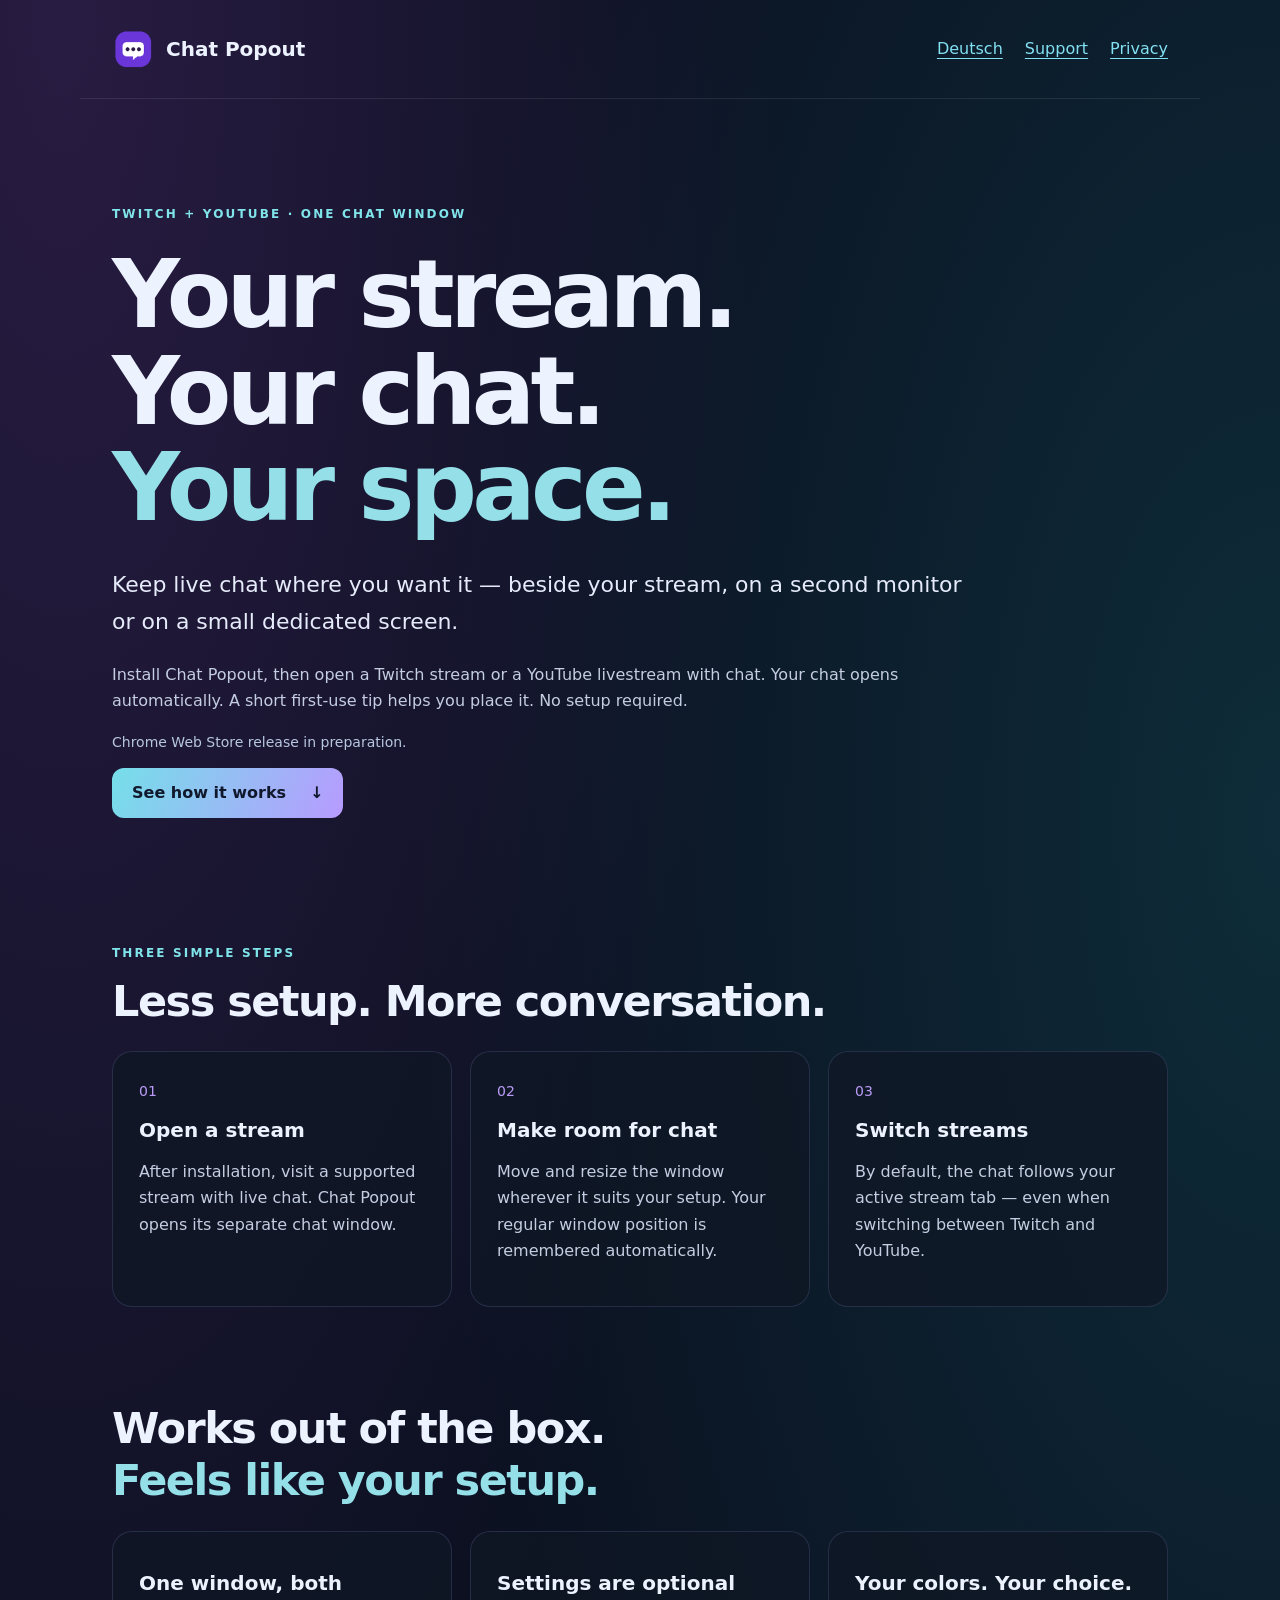
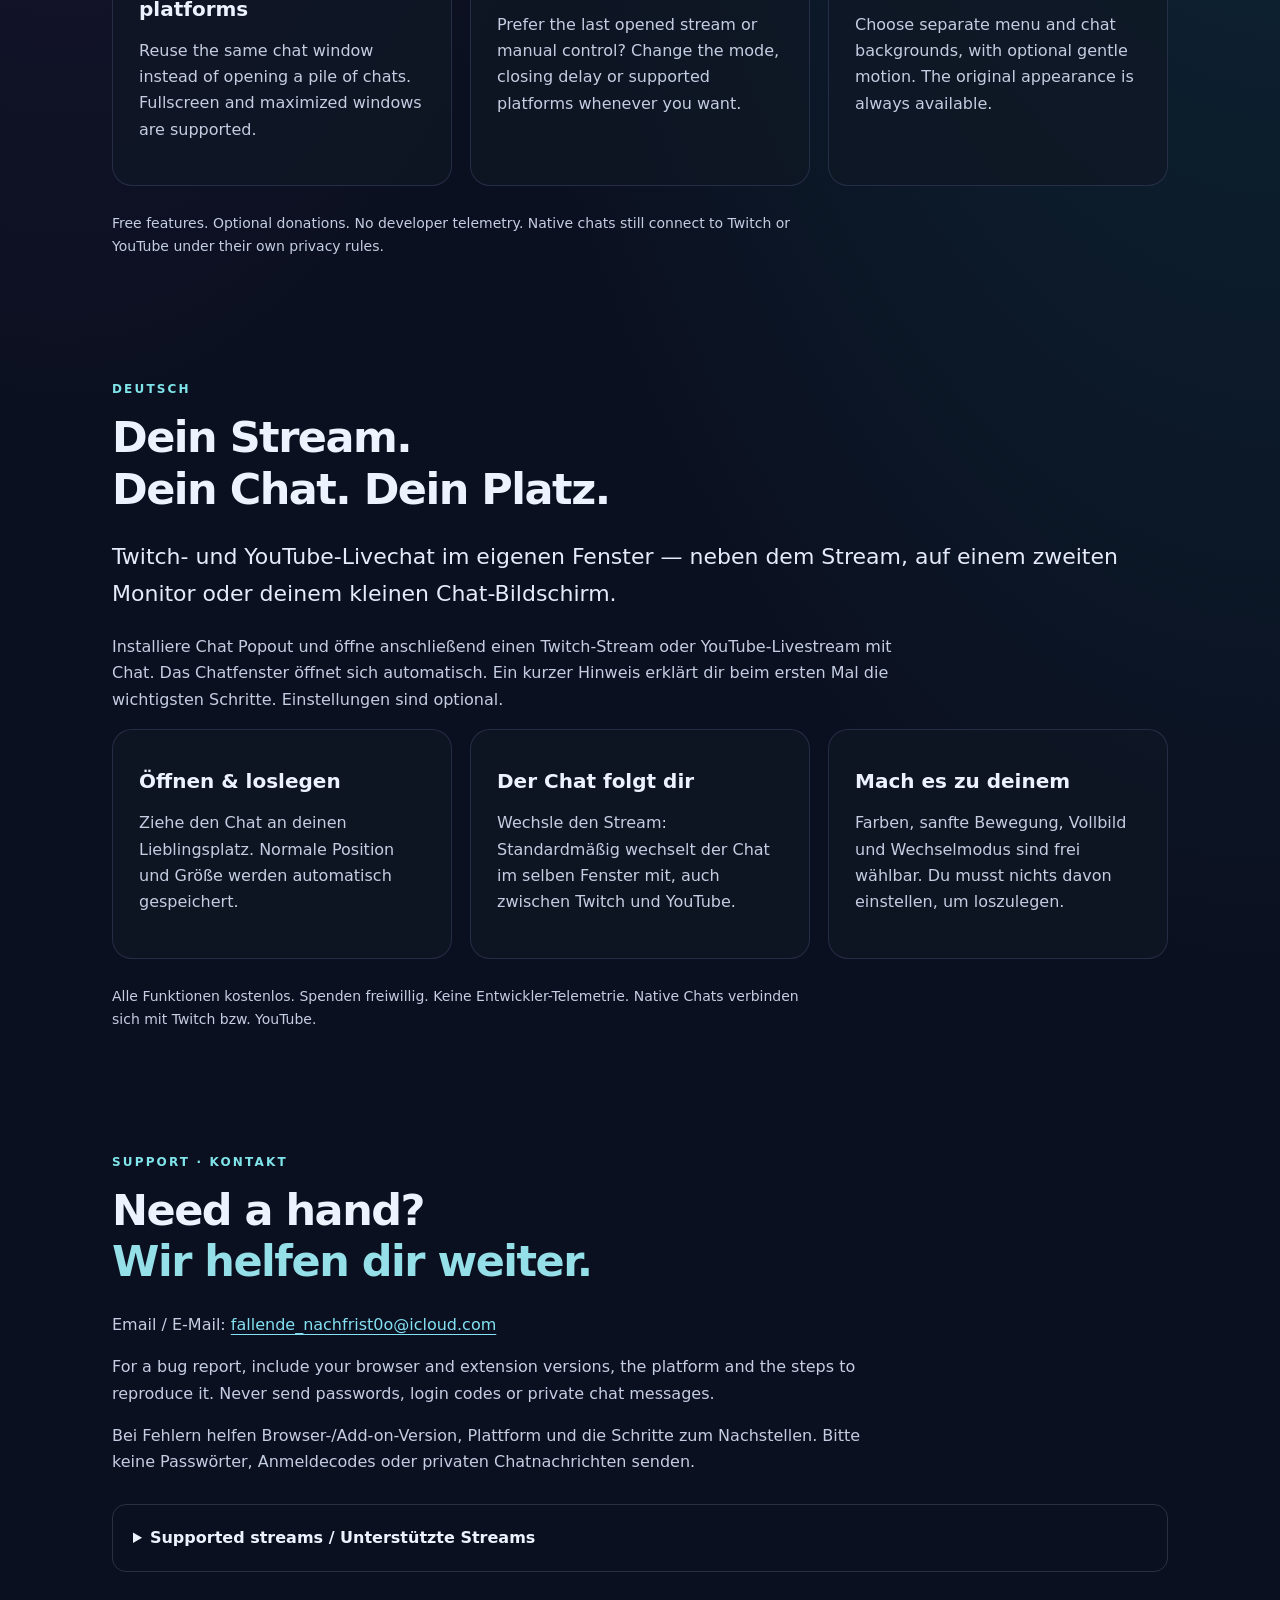
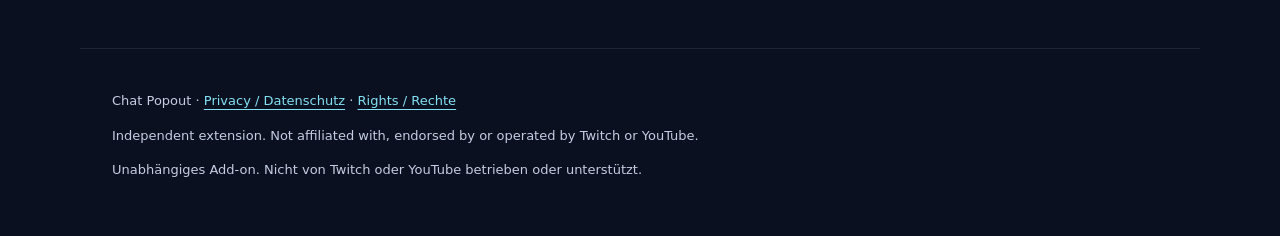
==== index.html @ 44291d4a "Publish product information and bilingual privacy notice" ====
<!doctype html>
<html lang="en">
<head><meta charset="utf-8"><meta name="viewport" content="width=device-width,initial-scale=1"><meta name="description" content="Chat Popout puts Twitch and YouTube live chat in its own window. Open a stream, place your chat and enjoy automatic switching. Settings are optional."><title>Chat Popout — Twitch &amp; YouTube live chat, your way</title><link rel="icon" href="icon.png"><link rel="stylesheet" href="style.css"><link rel="canonical" href="https://chris11225.github.io/chat-popout-site/"></head>
<body><header><a class="brand" href="./"><img src="icon.png" width="42" height="42" alt="">Chat Popout</a><nav aria-label="Navigation"><a href="#de" lang="de">Deutsch</a><a href="#support">Support</a><a href="privacy.html">Privacy</a></nav></header>
<main><section class="hero"><p class="eyebrow">TWITCH + YOUTUBE · ONE CHAT WINDOW</p><h1>Your stream.<br>Your chat.<br><span>Your space.</span></h1><p class="lead">Keep live chat where you want it — beside your stream, on a second monitor or on a small dedicated screen.</p><p>Install Chat Popout, then open a Twitch stream or a YouTube livestream with chat. Your chat opens automatically. A short first-use tip helps you place it. No setup required.</p><p class="status">Chrome Web Store release in preparation.</p><a class="button" href="#how">See how it works <span aria-hidden="true">↓</span></a></section>
<section id="how"><p class="eyebrow">THREE SIMPLE STEPS</p><h2>Less setup. More conversation.</h2><div class="grid"><article><span class="number">01</span><h3>Open a stream</h3><p>After installation, visit a supported stream with live chat. Chat Popout opens its separate chat window.</p></article><article><span class="number">02</span><h3>Make room for chat</h3><p>Move and resize the window wherever it suits your setup. Your regular window position is remembered automatically.</p></article><article><span class="number">03</span><h3>Switch streams</h3><p>By default, the chat follows your active stream tab — even when switching between Twitch and YouTube.</p></article></div></section>
<section><h2>Works out of the box.<br><span>Feels like your setup.</span></h2><div class="grid"><article><h3>One window, both platforms</h3><p>Reuse the same chat window instead of opening a pile of chats. Fullscreen and maximized windows are supported.</p></article><article><h3>Settings are optional</h3><p>Prefer the last opened stream or manual control? Change the mode, closing delay or supported platforms whenever you want.</p></article><article><h3>Your colors. Your choice.</h3><p>Choose separate menu and chat backgrounds, with optional gentle motion. The original appearance is always available.</p></article></div><p class="note">Free features. Optional donations. No developer telemetry. Native chats still connect to Twitch or YouTube under their own privacy rules.</p></section>
<section id="de" lang="de"><p class="eyebrow">DEUTSCH</p><h2>Dein Stream.<br>Dein Chat. Dein Platz.</h2><p class="lead">Twitch- und YouTube-Livechat im eigenen Fenster — neben dem Stream, auf einem zweiten Monitor oder deinem kleinen Chat-Bildschirm.</p><p>Installiere Chat Popout und öffne anschließend einen Twitch-Stream oder YouTube-Livestream mit Chat. Das Chatfenster öffnet sich automatisch. Ein kurzer Hinweis erklärt dir beim ersten Mal die wichtigsten Schritte. Einstellungen sind optional.</p><div class="grid"><article><h3>Öffnen &amp; loslegen</h3><p>Ziehe den Chat an deinen Lieblingsplatz. Normale Position und Größe werden automatisch gespeichert.</p></article><article><h3>Der Chat folgt dir</h3><p>Wechsle den Stream: Standardmäßig wechselt der Chat im selben Fenster mit, auch zwischen Twitch und YouTube.</p></article><article><h3>Mach es zu deinem</h3><p>Farben, sanfte Bewegung, Vollbild und Wechselmodus sind frei wählbar. Du musst nichts davon einstellen, um loszulegen.</p></article></div><p class="note">Alle Funktionen kostenlos. Spenden freiwillig. Keine Entwickler-Telemetrie. Native Chats verbinden sich mit Twitch bzw. YouTube.</p></section>
<section id="support"><p class="eyebrow">SUPPORT · KONTAKT</p><h2>Need a hand?<br><span>Wir helfen dir weiter.</span></h2><p>Email / E-Mail: <a href="mailto:fallende_nachfrist0o@icloud.com">fallende_nachfrist0o@icloud.com</a></p><p>For a bug report, include your browser and extension versions, the platform and the steps to reproduce it. Never send passwords, login codes or private chat messages.</p><p lang="de">Bei Fehlern helfen Browser-/Add-on-Version, Plattform und die Schritte zum Nachstellen. Bitte keine Passwörter, Anmeldecodes oder privaten Chatnachrichten senden.</p><details><summary>Supported streams / Unterstützte Streams</summary><p>YouTube: ongoing desktop livestreams with available live chat. Regular videos, replays, upcoming broadcasts and embedded players are not supported. Platform sign-in and chat restrictions still apply. This is not an always-on-top tool.</p><p lang="de">YouTube: laufende Desktop-Livestreams mit verfügbarem Livechat. Keine normalen Videos, Wiederholungen, angekündigten Streams oder eingebetteten Player. Plattform-Anmeldung und Chatbeschränkungen gelten weiterhin. Keine Immer-im-Vordergrund-Funktion.</p></details></section></main>
<footer><p>Chat Popout · <a href="privacy.html">Privacy / Datenschutz</a> · <a href="RIGHTS.txt">Rights / Rechte</a></p><p>Independent extension. Not affiliated with, endorsed by or operated by Twitch or YouTube.</p><p lang="de">Unabhängiges Add-on. Nicht von Twitch oder YouTube betrieben oder unterstützt.</p></footer></body></html>
---- style.css ----
:root{color-scheme:dark;font-family:system-ui,-apple-system,BlinkMacSystemFont,"Segoe UI",sans-serif;color:#edf2ff;background:#0b1020;line-height:1.65;scroll-behavior:smooth}*{box-sizing:border-box}body{margin:0;background:radial-gradient(ellipse at 5% 0%,#42266088,transparent 42%),radial-gradient(ellipse at 100% 24%,#12565f66,transparent 48%),#0b1020}header,main,footer{max-width:1120px;margin:auto;padding:28px 32px}header{display:flex;align-items:center;justify-content:space-between;gap:24px;border-bottom:1px solid #ffffff16}.brand{display:flex;align-items:center;gap:12px;color:inherit;font-size:20px;font-weight:750;text-decoration:none}.brand img{border-radius:12px}nav{display:flex;gap:22px;flex-wrap:wrap}a{color:#82e1f2;text-underline-offset:4px}a:hover{color:#d9b4ff}a:focus-visible,summary:focus-visible{outline:3px solid #b887ff;outline-offset:6px}section{padding:48px 0;scroll-margin-top:24px}.hero{max-width:850px;padding:66px 0}.eyebrow{font-size:12px;letter-spacing:.18em;font-weight:750;color:#80e5ea}h1{font-size:clamp(50px,8vw,94px);line-height:1.03;letter-spacing:-.05em;margin:22px 0 30px}h1 span,h2 span{color:#94dfe8}h2{font-size:clamp(28px,4vw,43px);line-height:1.2;letter-spacing:-.035em;margin:0 0 24px}h3{font-size:20px;line-height:1.3;margin:12px 0}p{max-width:78ch;color:#c4cde1}.lead{font-size:22px;color:#e6ebfb}.status{color:#b8c7e0;font-size:14px}.button{display:inline-flex;gap:24px;padding:12px 20px;border-radius:12px;background:linear-gradient(115deg,#75dfe9,#b79bff);color:#10182c;font-weight:750;text-decoration:none}.button:hover{color:#10182c;filter:brightness(1.08)}.grid{display:grid;grid-template-columns:repeat(3,1fr);gap:18px}article{padding:26px;border:1px solid #9ea4e92a;border-radius:20px;background:#101725bd}.number{font-size:14px;color:#b99bf6}.note{font-size:14px;margin-top:26px}details{padding:20px;border:1px solid #ffffff22;border-radius:14px;margin-top:28px}summary{cursor:pointer;font-weight:650}footer{font-size:13px;border-top:1px solid #ffffff16;padding-bottom:42px}.policy{max-width:880px}.policy section{padding:22px 0}.policy h1{font-size:46px}.policy h2{font-size:27px}.policy h3{font-size:20px}.policy ul{padding-left:24px;color:#c4cde1}#support a{overflow-wrap:anywhere}@media(max-width:700px){header,main,footer{padding-left:22px;padding-right:22px}header{align-items:flex-start;flex-direction:column;gap:14px}.grid{grid-template-columns:1fr}.hero{padding-top:42px}section{padding:34px 0}.lead{font-size:19px}.policy h1{font-size:36px}nav{gap:18px}}@media(prefers-reduced-motion:reduce){:root{scroll-behavior:auto}}
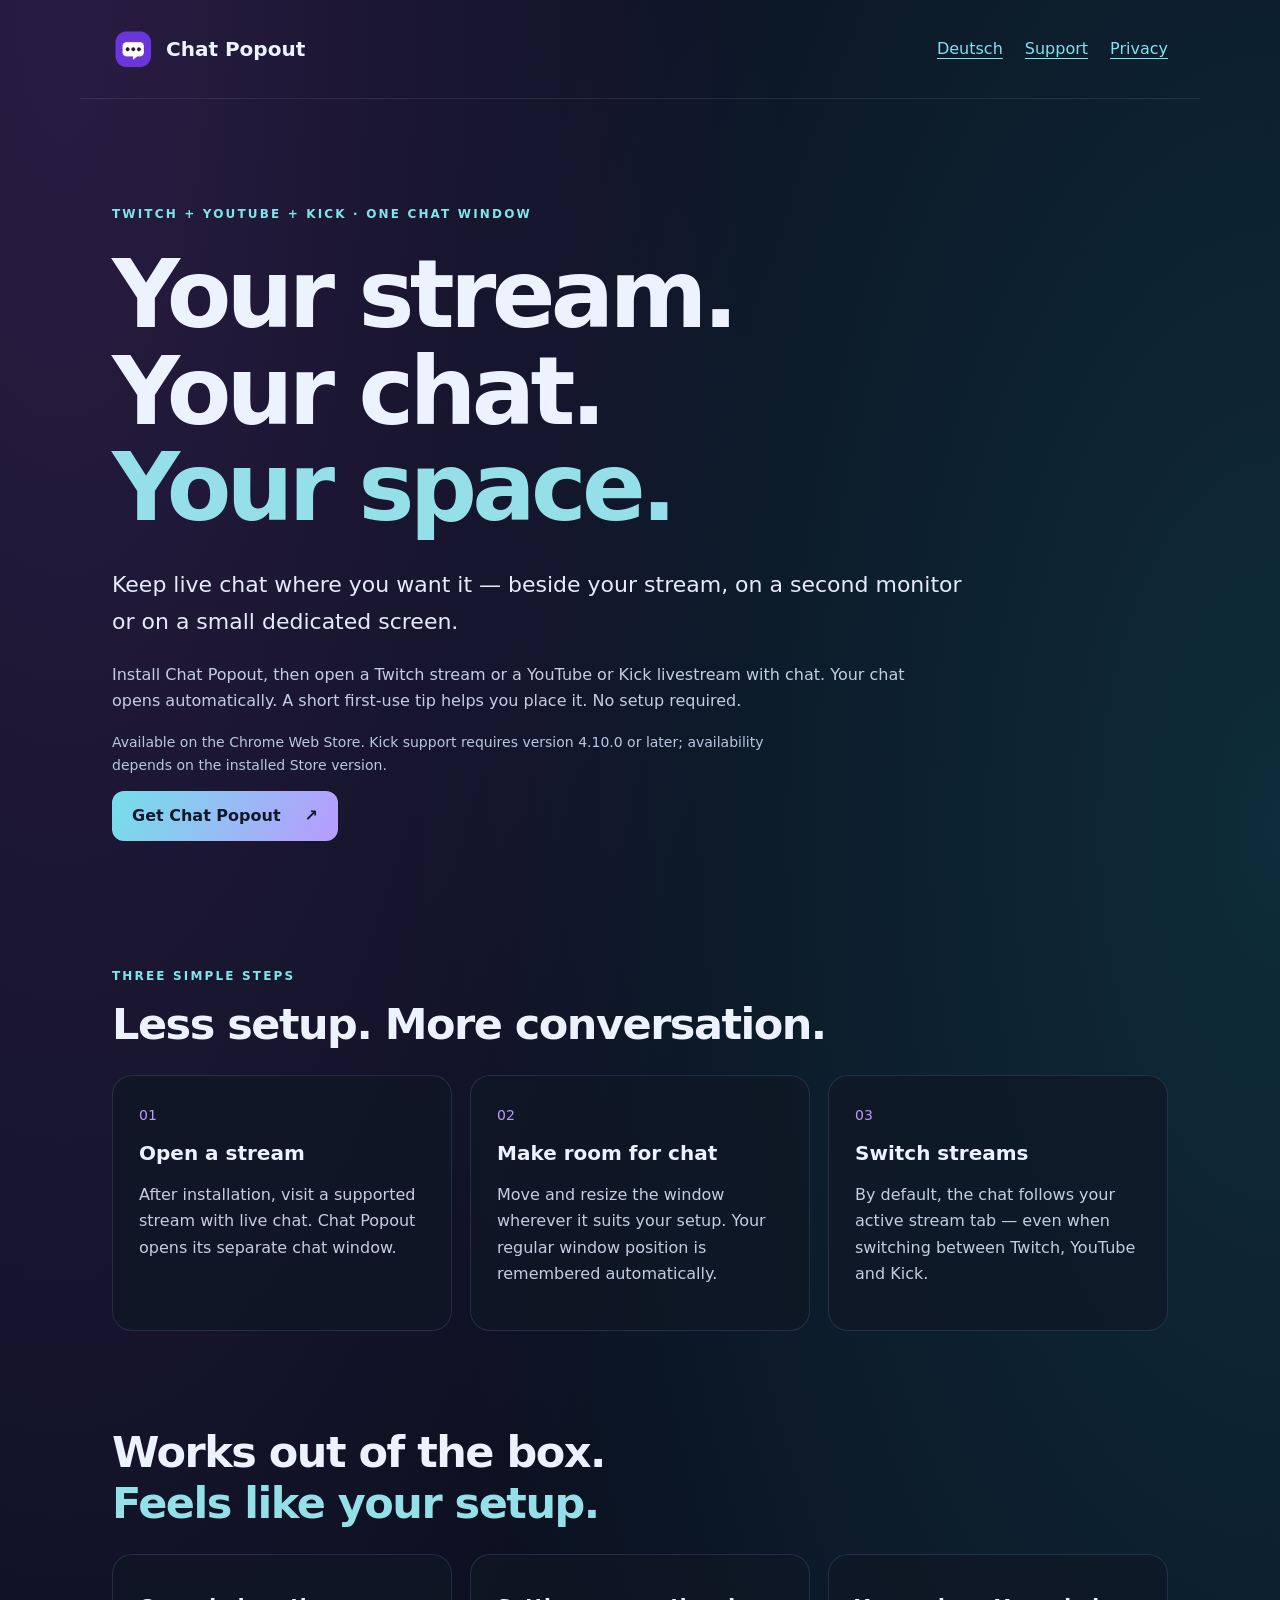
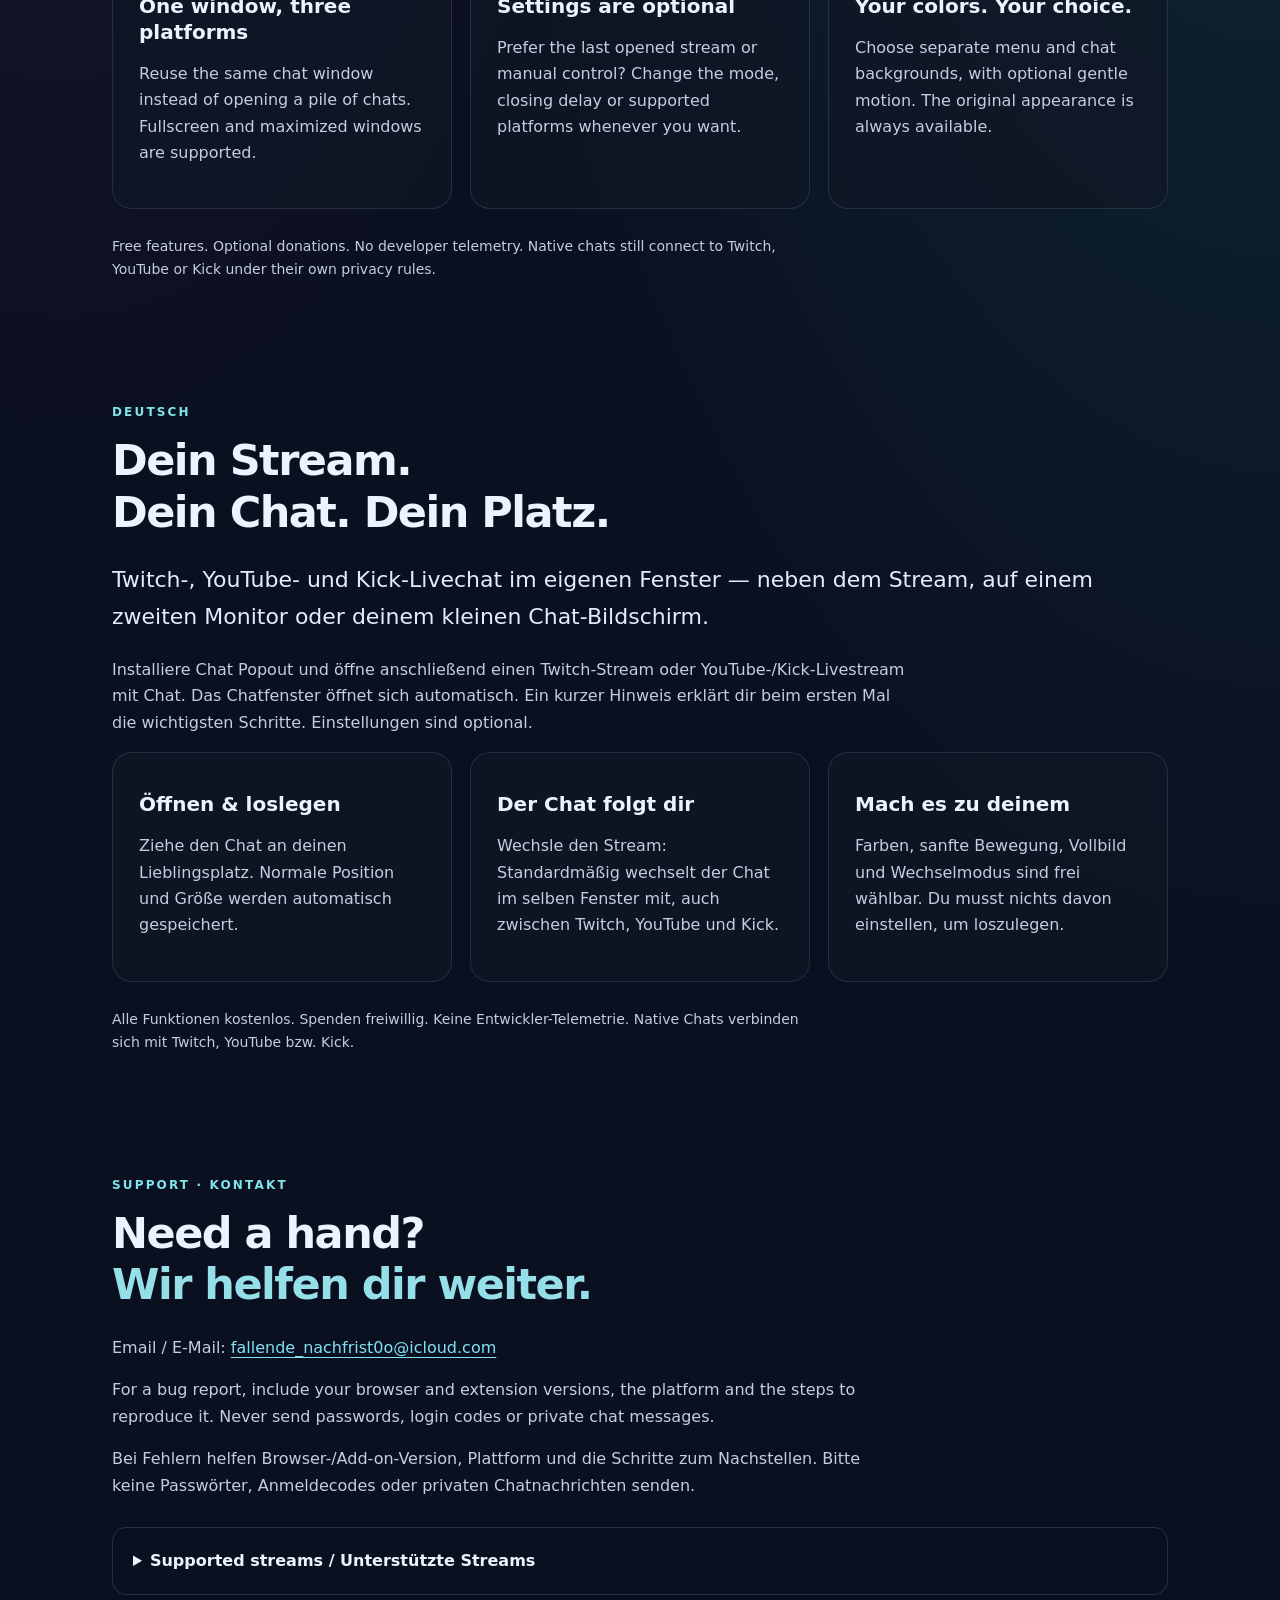
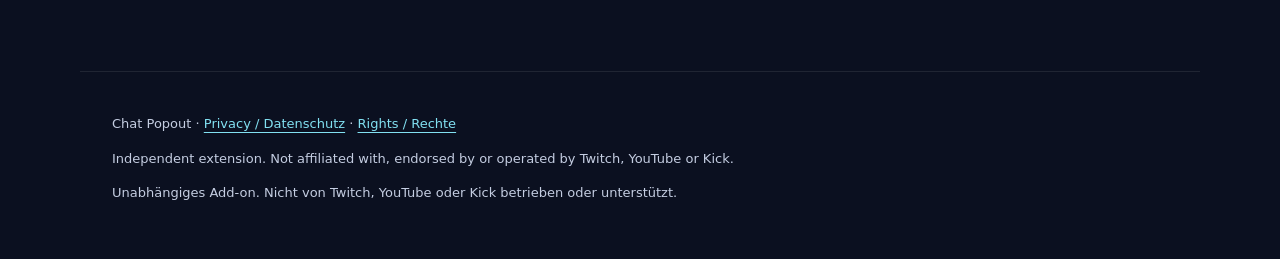
==== commit 65718fc4: "Prepare Chat Popout 4.10.3 website: three platforms, store link and privacy" ====
--- a/index.html
+++ b/index.html
@@ -1,10 +1,10 @@
 <!doctype html>
 <html lang="en">
-<head><meta charset="utf-8"><meta name="viewport" content="width=device-width,initial-scale=1"><meta name="description" content="Chat Popout puts Twitch and YouTube live chat in its own window. Open a stream, place your chat and enjoy automatic switching. Settings are optional."><title>Chat Popout — Twitch &amp; YouTube live chat, your way</title><link rel="icon" href="icon.png"><link rel="stylesheet" href="style.css"><link rel="canonical" href="https://chris11225.github.io/chat-popout-site/"></head>
+<head><meta charset="utf-8"><meta name="viewport" content="width=device-width,initial-scale=1"><meta name="robots" content="noindex, nofollow"><meta name="description" content="Chat Popout puts Twitch, YouTube and Kick live chat in its own window. Open a stream, place your chat and enjoy automatic switching. Settings are optional."><title>Chat Popout — Twitch, YouTube &amp; Kick live chat, your way</title><link rel="icon" href="icon.png"><link rel="stylesheet" href="style.css"><link rel="canonical" href="https://chris11225.github.io/chat-popout-site/"></head>
 <body><header><a class="brand" href="./"><img src="icon.png" width="42" height="42" alt="">Chat Popout</a><nav aria-label="Navigation"><a href="#de" lang="de">Deutsch</a><a href="#support">Support</a><a href="privacy.html">Privacy</a></nav></header>
-<main><section class="hero"><p class="eyebrow">TWITCH + YOUTUBE · ONE CHAT WINDOW</p><h1>Your stream.<br>Your chat.<br><span>Your space.</span></h1><p class="lead">Keep live chat where you want it — beside your stream, on a second monitor or on a small dedicated screen.</p><p>Install Chat Popout, then open a Twitch stream or a YouTube livestream with chat. Your chat opens automatically. A short first-use tip helps you place it. No setup required.</p><p class="status">Chrome Web Store release in preparation.</p><a class="button" href="#how">See how it works <span aria-hidden="true">↓</span></a></section>
-<section id="how"><p class="eyebrow">THREE SIMPLE STEPS</p><h2>Less setup. More conversation.</h2><div class="grid"><article><span class="number">01</span><h3>Open a stream</h3><p>After installation, visit a supported stream with live chat. Chat Popout opens its separate chat window.</p></article><article><span class="number">02</span><h3>Make room for chat</h3><p>Move and resize the window wherever it suits your setup. Your regular window position is remembered automatically.</p></article><article><span class="number">03</span><h3>Switch streams</h3><p>By default, the chat follows your active stream tab — even when switching between Twitch and YouTube.</p></article></div></section>
-<section><h2>Works out of the box.<br><span>Feels like your setup.</span></h2><div class="grid"><article><h3>One window, both platforms</h3><p>Reuse the same chat window instead of opening a pile of chats. Fullscreen and maximized windows are supported.</p></article><article><h3>Settings are optional</h3><p>Prefer the last opened stream or manual control? Change the mode, closing delay or supported platforms whenever you want.</p></article><article><h3>Your colors. Your choice.</h3><p>Choose separate menu and chat backgrounds, with optional gentle motion. The original appearance is always available.</p></article></div><p class="note">Free features. Optional donations. No developer telemetry. Native chats still connect to Twitch or YouTube under their own privacy rules.</p></section>
-<section id="de" lang="de"><p class="eyebrow">DEUTSCH</p><h2>Dein Stream.<br>Dein Chat. Dein Platz.</h2><p class="lead">Twitch- und YouTube-Livechat im eigenen Fenster — neben dem Stream, auf einem zweiten Monitor oder deinem kleinen Chat-Bildschirm.</p><p>Installiere Chat Popout und öffne anschließend einen Twitch-Stream oder YouTube-Livestream mit Chat. Das Chatfenster öffnet sich automatisch. Ein kurzer Hinweis erklärt dir beim ersten Mal die wichtigsten Schritte. Einstellungen sind optional.</p><div class="grid"><article><h3>Öffnen &amp; loslegen</h3><p>Ziehe den Chat an deinen Lieblingsplatz. Normale Position und Größe werden automatisch gespeichert.</p></article><article><h3>Der Chat folgt dir</h3><p>Wechsle den Stream: Standardmäßig wechselt der Chat im selben Fenster mit, auch zwischen Twitch und YouTube.</p></article><article><h3>Mach es zu deinem</h3><p>Farben, sanfte Bewegung, Vollbild und Wechselmodus sind frei wählbar. Du musst nichts davon einstellen, um loszulegen.</p></article></div><p class="note">Alle Funktionen kostenlos. Spenden freiwillig. Keine Entwickler-Telemetrie. Native Chats verbinden sich mit Twitch bzw. YouTube.</p></section>
-<section id="support"><p class="eyebrow">SUPPORT · KONTAKT</p><h2>Need a hand?<br><span>Wir helfen dir weiter.</span></h2><p>Email / E-Mail: <a href="mailto:fallende_nachfrist0o@icloud.com">fallende_nachfrist0o@icloud.com</a></p><p>For a bug report, include your browser and extension versions, the platform and the steps to reproduce it. Never send passwords, login codes or private chat messages.</p><p lang="de">Bei Fehlern helfen Browser-/Add-on-Version, Plattform und die Schritte zum Nachstellen. Bitte keine Passwörter, Anmeldecodes oder privaten Chatnachrichten senden.</p><details><summary>Supported streams / Unterstützte Streams</summary><p>YouTube: ongoing desktop livestreams with available live chat. Regular videos, replays, upcoming broadcasts and embedded players are not supported. Platform sign-in and chat restrictions still apply. This is not an always-on-top tool.</p><p lang="de">YouTube: laufende Desktop-Livestreams mit verfügbarem Livechat. Keine normalen Videos, Wiederholungen, angekündigten Streams oder eingebetteten Player. Plattform-Anmeldung und Chatbeschränkungen gelten weiterhin. Keine Immer-im-Vordergrund-Funktion.</p></details></section></main>
-<footer><p>Chat Popout · <a href="privacy.html">Privacy / Datenschutz</a> · <a href="RIGHTS.txt">Rights / Rechte</a></p><p>Independent extension. Not affiliated with, endorsed by or operated by Twitch or YouTube.</p><p lang="de">Unabhängiges Add-on. Nicht von Twitch oder YouTube betrieben oder unterstützt.</p></footer></body></html>
+<main><section class="hero"><p class="eyebrow">TWITCH + YOUTUBE + KICK · ONE CHAT WINDOW</p><h1>Your stream.<br>Your chat.<br><span>Your space.</span></h1><p class="lead">Keep live chat where you want it — beside your stream, on a second monitor or on a small dedicated screen.</p><p>Install Chat Popout, then open a Twitch stream or a YouTube or Kick livestream with chat. Your chat opens automatically. A short first-use tip helps you place it. No setup required.</p><p class="status">Available on the Chrome Web Store. Kick support requires version 4.10.0 or later; availability depends on the installed Store version.</p><a class="button" href="https://chromewebstore.google.com/detail/chat-popout/ilijocfckndlkbclbnnnoojmghkeadgc" rel="noreferrer">Get Chat Popout <span aria-hidden="true">↗</span></a></section>
+<section id="how"><p class="eyebrow">THREE SIMPLE STEPS</p><h2>Less setup. More conversation.</h2><div class="grid"><article><span class="number">01</span><h3>Open a stream</h3><p>After installation, visit a supported stream with live chat. Chat Popout opens its separate chat window.</p></article><article><span class="number">02</span><h3>Make room for chat</h3><p>Move and resize the window wherever it suits your setup. Your regular window position is remembered automatically.</p></article><article><span class="number">03</span><h3>Switch streams</h3><p>By default, the chat follows your active stream tab — even when switching between Twitch, YouTube and Kick.</p></article></div></section>
+<section><h2>Works out of the box.<br><span>Feels like your setup.</span></h2><div class="grid"><article><h3>One window, three platforms</h3><p>Reuse the same chat window instead of opening a pile of chats. Fullscreen and maximized windows are supported.</p></article><article><h3>Settings are optional</h3><p>Prefer the last opened stream or manual control? Change the mode, closing delay or supported platforms whenever you want.</p></article><article><h3>Your colors. Your choice.</h3><p>Choose separate menu and chat backgrounds, with optional gentle motion. The original appearance is always available.</p></article></div><p class="note">Free features. Optional donations. No developer telemetry. Native chats still connect to Twitch, YouTube or Kick under their own privacy rules.</p></section>
+<section id="de" lang="de"><p class="eyebrow">DEUTSCH</p><h2>Dein Stream.<br>Dein Chat. Dein Platz.</h2><p class="lead">Twitch-, YouTube- und Kick-Livechat im eigenen Fenster — neben dem Stream, auf einem zweiten Monitor oder deinem kleinen Chat-Bildschirm.</p><p>Installiere Chat Popout und öffne anschließend einen Twitch-Stream oder YouTube-/Kick-Livestream mit Chat. Das Chatfenster öffnet sich automatisch. Ein kurzer Hinweis erklärt dir beim ersten Mal die wichtigsten Schritte. Einstellungen sind optional.</p><div class="grid"><article><h3>Öffnen &amp; loslegen</h3><p>Ziehe den Chat an deinen Lieblingsplatz. Normale Position und Größe werden automatisch gespeichert.</p></article><article><h3>Der Chat folgt dir</h3><p>Wechsle den Stream: Standardmäßig wechselt der Chat im selben Fenster mit, auch zwischen Twitch, YouTube und Kick.</p></article><article><h3>Mach es zu deinem</h3><p>Farben, sanfte Bewegung, Vollbild und Wechselmodus sind frei wählbar. Du musst nichts davon einstellen, um loszulegen.</p></article></div><p class="note">Alle Funktionen kostenlos. Spenden freiwillig. Keine Entwickler-Telemetrie. Native Chats verbinden sich mit Twitch, YouTube bzw. Kick.</p></section>
+<section id="support"><p class="eyebrow">SUPPORT · KONTAKT</p><h2>Need a hand?<br><span>Wir helfen dir weiter.</span></h2><p>Email / E-Mail: <a href="mailto:fallende_nachfrist0o@icloud.com">fallende_nachfrist0o@icloud.com</a></p><p>For a bug report, include your browser and extension versions, the platform and the steps to reproduce it. Never send passwords, login codes or private chat messages.</p><p lang="de">Bei Fehlern helfen Browser-/Add-on-Version, Plattform und die Schritte zum Nachstellen. Bitte keine Passwörter, Anmeldecodes oder privaten Chatnachrichten senden.</p><details><summary>Supported streams / Unterstützte Streams</summary><p>Kick: ongoing desktop livestreams with available chat; no offline channels, clips or recordings.</p><p>YouTube: ongoing desktop livestreams with available live chat. Regular videos, replays, upcoming broadcasts and embedded players are not supported. Platform sign-in and chat restrictions still apply. This is not an always-on-top tool.</p><p lang="de">Kick: laufende Desktop-Livestreams mit verfügbarem Chat; keine Offline-Kanäle, Clips oder Aufzeichnungen. Kick-Unterstützung ab Version 4.10.0; bitte die installierte Store-Version beachten.</p><p lang="de">YouTube: laufende Desktop-Livestreams mit verfügbarem Livechat. Keine normalen Videos, Wiederholungen, angekündigten Streams oder eingebetteten Player. Plattform-Anmeldung und Chatbeschränkungen gelten weiterhin. Keine Immer-im-Vordergrund-Funktion.</p></details></section></main>
+<footer><p>Chat Popout · <a href="privacy.html">Privacy / Datenschutz</a> · <a href="RIGHTS.txt">Rights / Rechte</a></p><p>Independent extension. Not affiliated with, endorsed by or operated by Twitch, YouTube or Kick.</p><p lang="de">Unabhängiges Add-on. Nicht von Twitch, YouTube oder Kick betrieben oder unterstützt.</p></footer></body></html>
